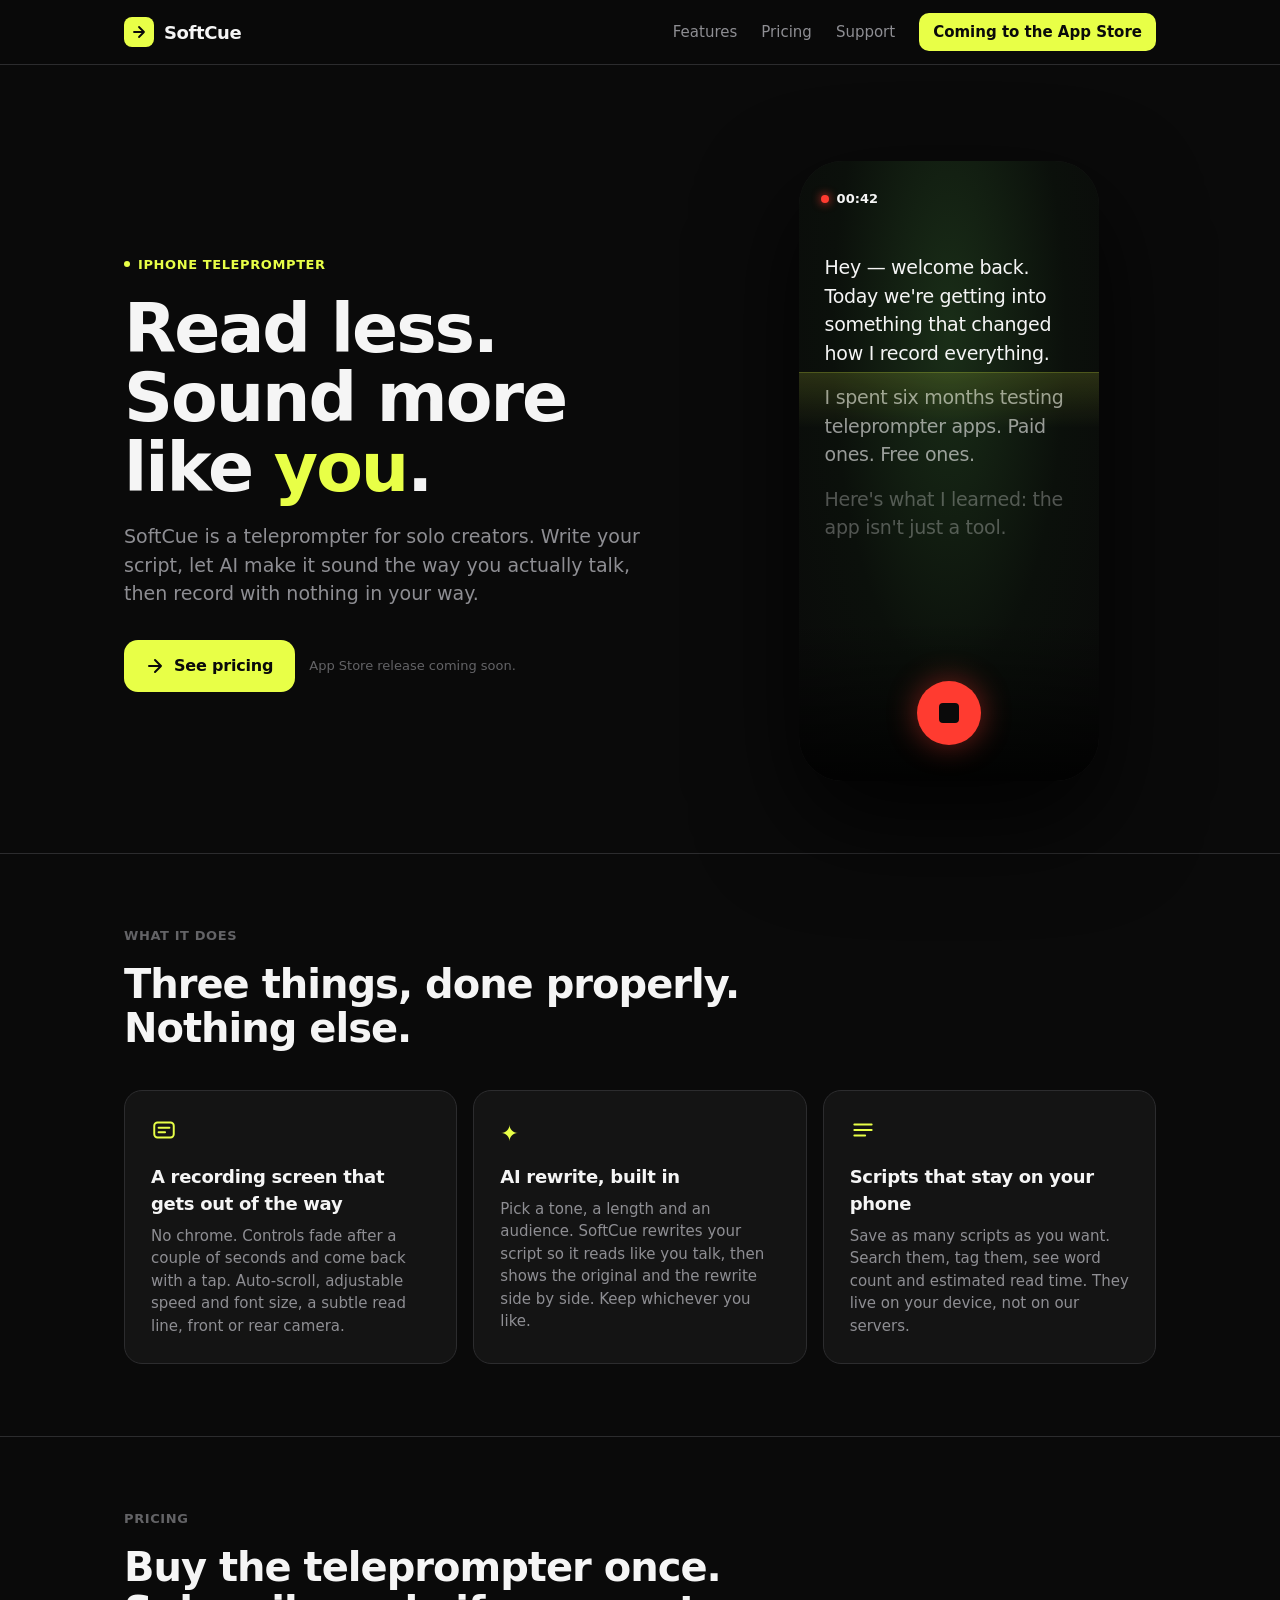
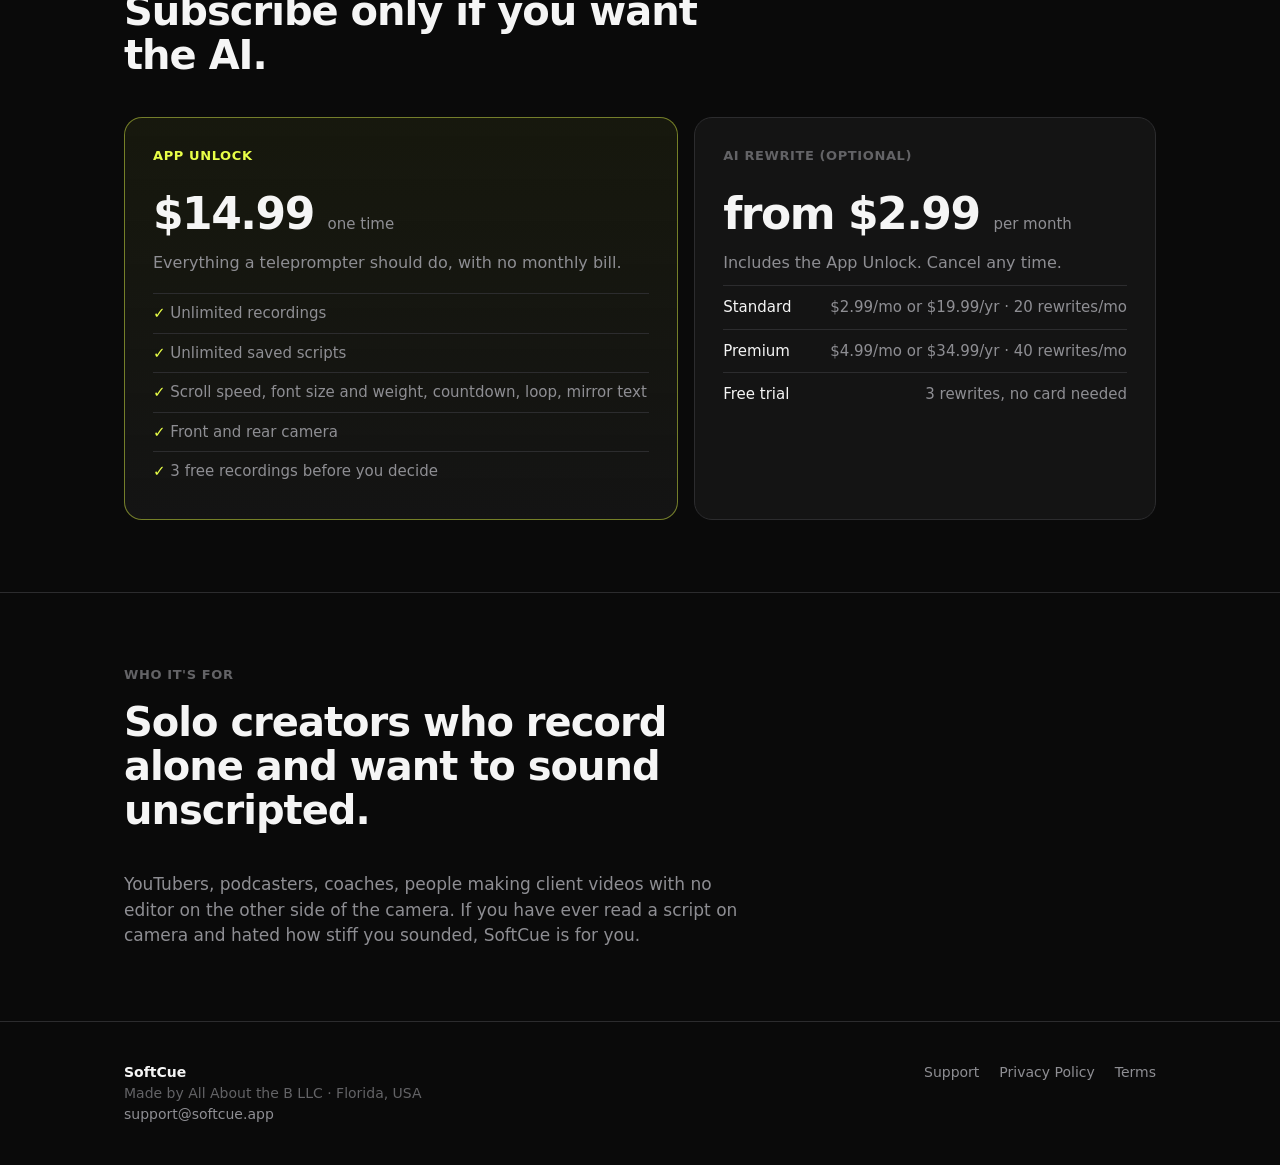
==== index.html @ 043a6798 "SoftCue landing site: home, support, privacy, terms" ====
<!doctype html>
<html lang="en">
<head>
  <meta charset="utf-8">
  <meta name="viewport" content="width=device-width, initial-scale=1">
  <title>SoftCue — Teleprompter for creators who want to sound like themselves</title>
  <meta name="description" content="SoftCue is an iOS teleprompter for solo content creators. Clean recording screen, built-in AI script rewriting, and a one-time price for the teleprompter.">
  <meta property="og:title" content="SoftCue — Read less. Sound more like you.">
  <meta property="og:description" content="A teleprompter app for solo creators. Clean recording, AI script rewriting, no subscription for the core app.">
  <meta property="og:url" content="https://softcue.app/">
  <meta property="og:type" content="website">
  <meta name="theme-color" content="#0A0A0A">
  <link rel="icon" href="favicon.svg" type="image/svg+xml">
  <link rel="stylesheet" href="styles.css">
</head>
<body>

<header class="site-header">
  <div class="wrap">
    <a class="brand" href="/">
      <span class="mark"><svg width="16" height="16" viewBox="0 0 16 16" fill="none"><path d="M3 8h10M8 3l5 5-5 5" stroke="#0A0A0A" stroke-width="1.8" stroke-linecap="round" stroke-linejoin="round"/></svg></span>
      SoftCue
    </a>
    <nav class="nav">
      <a href="#features">Features</a>
      <a href="#pricing">Pricing</a>
      <a href="support.html">Support</a>
      <a class="cta" href="#pricing">Coming to the App Store</a>
    </nav>
  </div>
</header>

<main>
  <section class="hero" style="border-top:none">
    <div class="wrap">
      <div>
        <div class="eyebrow">iPhone teleprompter</div>
        <h1>Read less.<br>Sound more like <em>you</em>.</h1>
        <p class="lede">SoftCue is a teleprompter for solo creators. Write your script, let AI make it sound the way you actually talk, then record with nothing in your way.</p>
        <div class="actions">
          <a class="btn btn-primary" href="#pricing">
            <svg width="18" height="18" viewBox="0 0 18 18" fill="none"><path d="M3 9h12M9 3l6 6-6 6" stroke="#0A0A0A" stroke-width="2" stroke-linecap="round" stroke-linejoin="round"/></svg>
            See pricing
          </a>
          <span class="soon">App Store release coming soon.</span>
        </div>
      </div>
      <div class="phone" aria-hidden="true">
        <div class="feed"></div>
        <div class="timer"><i></i>00:42</div>
        <div class="script">
          <p>Hey — welcome back. Today we're getting into something that changed how I record everything.</p>
          <p>I spent six months testing teleprompter apps. Paid ones. Free ones.</p>
          <p>Here's what I learned: the app isn't just a tool.</p>
        </div>
        <div class="readline"></div>
        <div class="fade"></div>
        <div class="rec"><i></i></div>
      </div>
    </div>
  </section>

  <section id="features">
    <div class="wrap">
      <p class="section-title">What it does</p>
      <h2>Three things, done properly. Nothing else.</h2>
      <div class="grid">
        <div class="card">
          <div class="glyph">
            <svg width="26" height="26" viewBox="0 0 24 24" fill="none" stroke="#E8FF47" stroke-width="1.8" stroke-linecap="round"><rect x="3" y="5" width="18" height="14" rx="3"/><path d="M7 10h10M7 14h6"/></svg>
          </div>
          <h3>A recording screen that gets out of the way</h3>
          <p>No chrome. Controls fade after a couple of seconds and come back with a tap. Auto-scroll, adjustable speed and font size, a subtle read line, front or rear camera.</p>
        </div>
        <div class="card">
          <div class="glyph">✦</div>
          <h3>AI rewrite, built in</h3>
          <p>Pick a tone, a length and an audience. SoftCue rewrites your script so it reads like you talk, then shows the original and the rewrite side by side. Keep whichever you like.</p>
        </div>
        <div class="card">
          <div class="glyph">
            <svg width="26" height="26" viewBox="0 0 24 24" fill="none" stroke="#E8FF47" stroke-width="1.8" stroke-linecap="round" stroke-linejoin="round"><path d="M4 7h16M4 12h16M4 17h10"/></svg>
          </div>
          <h3>Scripts that stay on your phone</h3>
          <p>Save as many scripts as you want. Search them, tag them, see word count and estimated read time. They live on your device, not on our servers.</p>
        </div>
      </div>
    </div>
  </section>

  <section id="pricing">
    <div class="wrap">
      <p class="section-title">Pricing</p>
      <h2>Buy the teleprompter once. Subscribe only if you want the AI.</h2>
      <div class="pricing">
        <div class="price-card featured">
          <div class="section-title" style="color:#E8FF47">App Unlock</div>
          <div class="price">$14.99 <small>one time</small></div>
          <p style="color:var(--muted);margin:0">Everything a teleprompter should do, with no monthly bill.</p>
          <ul>
            <li>Unlimited recordings</li>
            <li>Unlimited saved scripts</li>
            <li>Scroll speed, font size and weight, countdown, loop, mirror text</li>
            <li>Front and rear camera</li>
            <li>3 free recordings before you decide</li>
          </ul>
        </div>
        <div class="price-card">
          <div class="section-title">AI Rewrite (optional)</div>
          <div class="price">from $2.99 <small>per month</small></div>
          <p style="color:var(--muted);margin:0 0 10px">Includes the App Unlock. Cancel any time.</p>
          <div class="tier-row"><span>Standard</span><span>$2.99/mo or $19.99/yr · 20 rewrites/mo</span></div>
          <div class="tier-row"><span>Premium</span><span>$4.99/mo or $34.99/yr · 40 rewrites/mo</span></div>
          <div class="tier-row"><span>Free trial</span><span>3 rewrites, no card needed</span></div>
        </div>
      </div>
    </div>
  </section>

  <section id="who">
    <div class="wrap">
      <p class="section-title">Who it's for</p>
      <h2>Solo creators who record alone and want to sound unscripted.</h2>
      <p style="color:var(--muted);max-width:640px;font-size:17px;margin:0">YouTubers, podcasters, coaches, people making client videos with no editor on the other side of the camera. If you have ever read a script on camera and hated how stiff you sounded, SoftCue is for you.</p>
    </div>
  </section>
</main>

<footer>
  <div class="wrap">
    <div>
      <div style="color:var(--text);font-weight:600">SoftCue</div>
      <div>Made by All About the B LLC · Florida, USA</div>
      <div><a href="mailto:support@softcue.app">support@softcue.app</a></div>
    </div>
    <div class="links">
      <a href="support.html">Support</a>
      <a href="privacy.html">Privacy Policy</a>
      <a href="terms.html">Terms</a>
    </div>
  </div>
</footer>

</body>
</html>
---- styles.css ----
:root {
  --bg: #0A0A0A;
  --surface: #141414;
  --surface-2: #1C1C1E;
  --border: #2C2C2E;
  --text: #F5F5F5;
  --muted: #8E8E93;
  --muted-2: #636366;
  --accent: #E8FF47;
  --danger: #FF3B30;
  --max: 1080px;
}

* { box-sizing: border-box; }
html { scroll-behavior: smooth; }
body {
  margin: 0;
  background: var(--bg);
  color: var(--text);
  font-family: -apple-system, BlinkMacSystemFont, "SF Pro Display", "SF Pro Text", Inter, system-ui, sans-serif;
  -webkit-font-smoothing: antialiased;
  line-height: 1.5;
}
a { color: var(--accent); text-decoration: none; }
a:hover { text-decoration: underline; }
img, svg { display: block; }

.wrap { max-width: var(--max); margin: 0 auto; padding: 0 24px; }

/* Header */
.site-header {
  position: sticky; top: 0; z-index: 10;
  background: rgba(10,10,10,0.85);
  backdrop-filter: blur(16px);
  -webkit-backdrop-filter: blur(16px);
  border-bottom: 1px solid var(--border);
}
.site-header .wrap { display: flex; align-items: center; justify-content: space-between; height: 64px; }
.brand { display: flex; align-items: center; gap: 10px; color: var(--text); font-weight: 700; font-size: 18px; letter-spacing: -0.4px; }
.brand:hover { text-decoration: none; }
.mark { width: 30px; height: 30px; background: var(--accent); border-radius: 8px; display: grid; place-items: center; }
.nav { display: flex; gap: 24px; align-items: center; }
.nav a { color: var(--muted); font-size: 15px; font-weight: 500; }
.nav a:hover { color: var(--text); text-decoration: none; }
.nav .cta { background: var(--accent); color: #0A0A0A; padding: 8px 14px; border-radius: 10px; font-weight: 700; }
.nav .cta:hover { color: #0A0A0A; filter: brightness(1.05); }

/* Hero */
.hero { padding: 96px 0 72px; }
.hero .wrap { display: grid; grid-template-columns: 1.15fr 0.85fr; gap: 56px; align-items: center; }
.eyebrow { display: inline-flex; align-items: center; gap: 8px; color: var(--accent); font-size: 13px; font-weight: 600; letter-spacing: 0.6px; text-transform: uppercase; margin-bottom: 20px; }
.eyebrow::before { content: ""; width: 6px; height: 6px; border-radius: 50%; background: var(--accent); }
h1 { font-size: clamp(40px, 6vw, 68px); line-height: 1.02; letter-spacing: -2px; margin: 0 0 20px; font-weight: 800; }
h1 em { font-style: normal; color: var(--accent); }
.lede { font-size: 19px; color: var(--muted); max-width: 520px; margin: 0 0 32px; }
.actions { display: flex; gap: 14px; align-items: center; flex-wrap: wrap; }
.btn { display: inline-flex; align-items: center; gap: 10px; padding: 14px 22px; border-radius: 14px; font-weight: 700; font-size: 16px; letter-spacing: -0.2px; }
.btn:hover { text-decoration: none; }
.btn-primary { background: var(--accent); color: #0A0A0A; }
.btn-secondary { background: var(--surface-2); color: var(--text); border: 1px solid var(--border); }
.soon { color: var(--muted-2); font-size: 13px; }

/* Phone mock */
.phone {
  width: 300px; aspect-ratio: 300 / 620; margin: 0 auto;
  background: #060606; border-radius: 44px; position: relative; overflow: hidden;
  box-shadow: 0 40px 100px rgba(0,0,0,0.8), inset 0 0 0 1px rgba(255,255,255,0.08);
}
.phone .feed { position: absolute; inset: 0; background: radial-gradient(ellipse at 50% 28%, #1a2e18 0%, #0b100b 55%, #0A0A0A 100%); }
.phone .timer { position: absolute; top: 28px; left: 22px; display: flex; gap: 8px; align-items: center; font-size: 13px; font-weight: 600; }
.phone .timer i { width: 8px; height: 8px; border-radius: 50%; background: var(--danger); box-shadow: 0 0 10px var(--danger); }
.phone .script { position: absolute; top: 92px; left: 26px; right: 26px; font-size: 19px; line-height: 1.5; font-weight: 500; letter-spacing: -0.3px; }
.phone .script p { margin: 0 0 16px; }
.phone .script p:nth-child(1) { color: var(--text); }
.phone .script p:nth-child(2) { color: rgba(245,245,245,0.6); }
.phone .script p:nth-child(3) { color: rgba(245,245,245,0.3); }
.phone .readline { position: absolute; left: 0; right: 0; top: 34%; height: 56px; background: linear-gradient(180deg, rgba(232,255,71,0.14), transparent); border-top: 1px solid rgba(232,255,71,0.3); }
.phone .rec { position: absolute; bottom: 36px; left: 50%; transform: translateX(-50%); width: 64px; height: 64px; border-radius: 50%; background: var(--danger); box-shadow: 0 0 30px rgba(255,59,48,0.45); display: grid; place-items: center; }
.phone .rec i { width: 20px; height: 20px; border-radius: 4px; background: #0A0A0A; }
.phone .fade { position: absolute; left: 0; right: 0; bottom: 0; height: 160px; background: linear-gradient(0deg, rgba(0,0,0,0.85), transparent); }

/* Sections */
section { padding: 72px 0; border-top: 1px solid var(--border); }
.section-title { font-size: 13px; font-weight: 600; letter-spacing: 0.6px; text-transform: uppercase; color: var(--muted-2); margin: 0 0 16px; }
h2 { font-size: clamp(28px, 4vw, 40px); letter-spacing: -1px; line-height: 1.1; margin: 0 0 40px; max-width: 640px; }
.grid { display: grid; grid-template-columns: repeat(3, 1fr); gap: 16px; }
.card { background: var(--surface); border: 1px solid var(--border); border-radius: 18px; padding: 26px; }
.card .glyph { color: var(--accent); font-size: 22px; margin-bottom: 18px; height: 28px; }
.card h3 { font-size: 18px; margin: 0 0 8px; letter-spacing: -0.3px; }
.card p { color: var(--muted); margin: 0; font-size: 15px; }

/* Pricing */
.pricing { display: grid; grid-template-columns: 1.2fr 1fr; gap: 16px; }
.price-card { background: var(--surface); border: 1px solid var(--border); border-radius: 18px; padding: 28px; }
.price-card.featured { border-color: rgba(232,255,71,0.45); background: linear-gradient(180deg, rgba(232,255,71,0.06), var(--surface)); }
.price { font-size: 44px; font-weight: 800; letter-spacing: -1.5px; margin: 8px 0 4px; }
.price small { font-size: 15px; font-weight: 500; color: var(--muted); letter-spacing: 0; }
.price-card ul { list-style: none; padding: 0; margin: 18px 0 0; }
.price-card li { color: var(--muted); font-size: 15px; padding: 8px 0; border-top: 1px solid var(--border); }
.price-card li::before { content: "✓ "; color: var(--accent); }
.tier-row { display: flex; justify-content: space-between; gap: 12px; padding: 10px 0; border-top: 1px solid var(--border); font-size: 15px; }
.tier-row span:last-child { color: var(--muted); }

/* Footer */
footer { border-top: 1px solid var(--border); padding: 40px 0; color: var(--muted-2); font-size: 14px; }
footer .wrap { display: flex; justify-content: space-between; gap: 24px; flex-wrap: wrap; }
footer a { color: var(--muted); }
footer .links { display: flex; gap: 20px; }

/* Legal / content pages */
.doc { max-width: 720px; padding: 72px 24px 96px; margin: 0 auto; }
.doc h1 { font-size: 40px; letter-spacing: -1.2px; margin-bottom: 8px; }
.doc .updated { color: var(--muted-2); font-size: 14px; margin-bottom: 40px; }
.doc h2 { font-size: 22px; margin: 40px 0 12px; letter-spacing: -0.4px; }
.doc p, .doc li { color: #C7C7CC; font-size: 16px; }
.doc ul { padding-left: 20px; }
.doc .faq dt { font-weight: 600; margin-top: 24px; }
.doc .faq dd { margin: 6px 0 0; color: #C7C7CC; }
.notice { background: var(--surface); border: 1px solid var(--border); border-radius: 14px; padding: 16px 18px; color: var(--muted); font-size: 15px; }

@media (max-width: 820px) {
  .hero { padding: 56px 0 48px; }
  .hero .wrap { grid-template-columns: 1fr; gap: 40px; }
  .phone { width: 260px; }
  .grid, .pricing { grid-template-columns: 1fr; }
  .nav a:not(.cta) { display: none; }
}
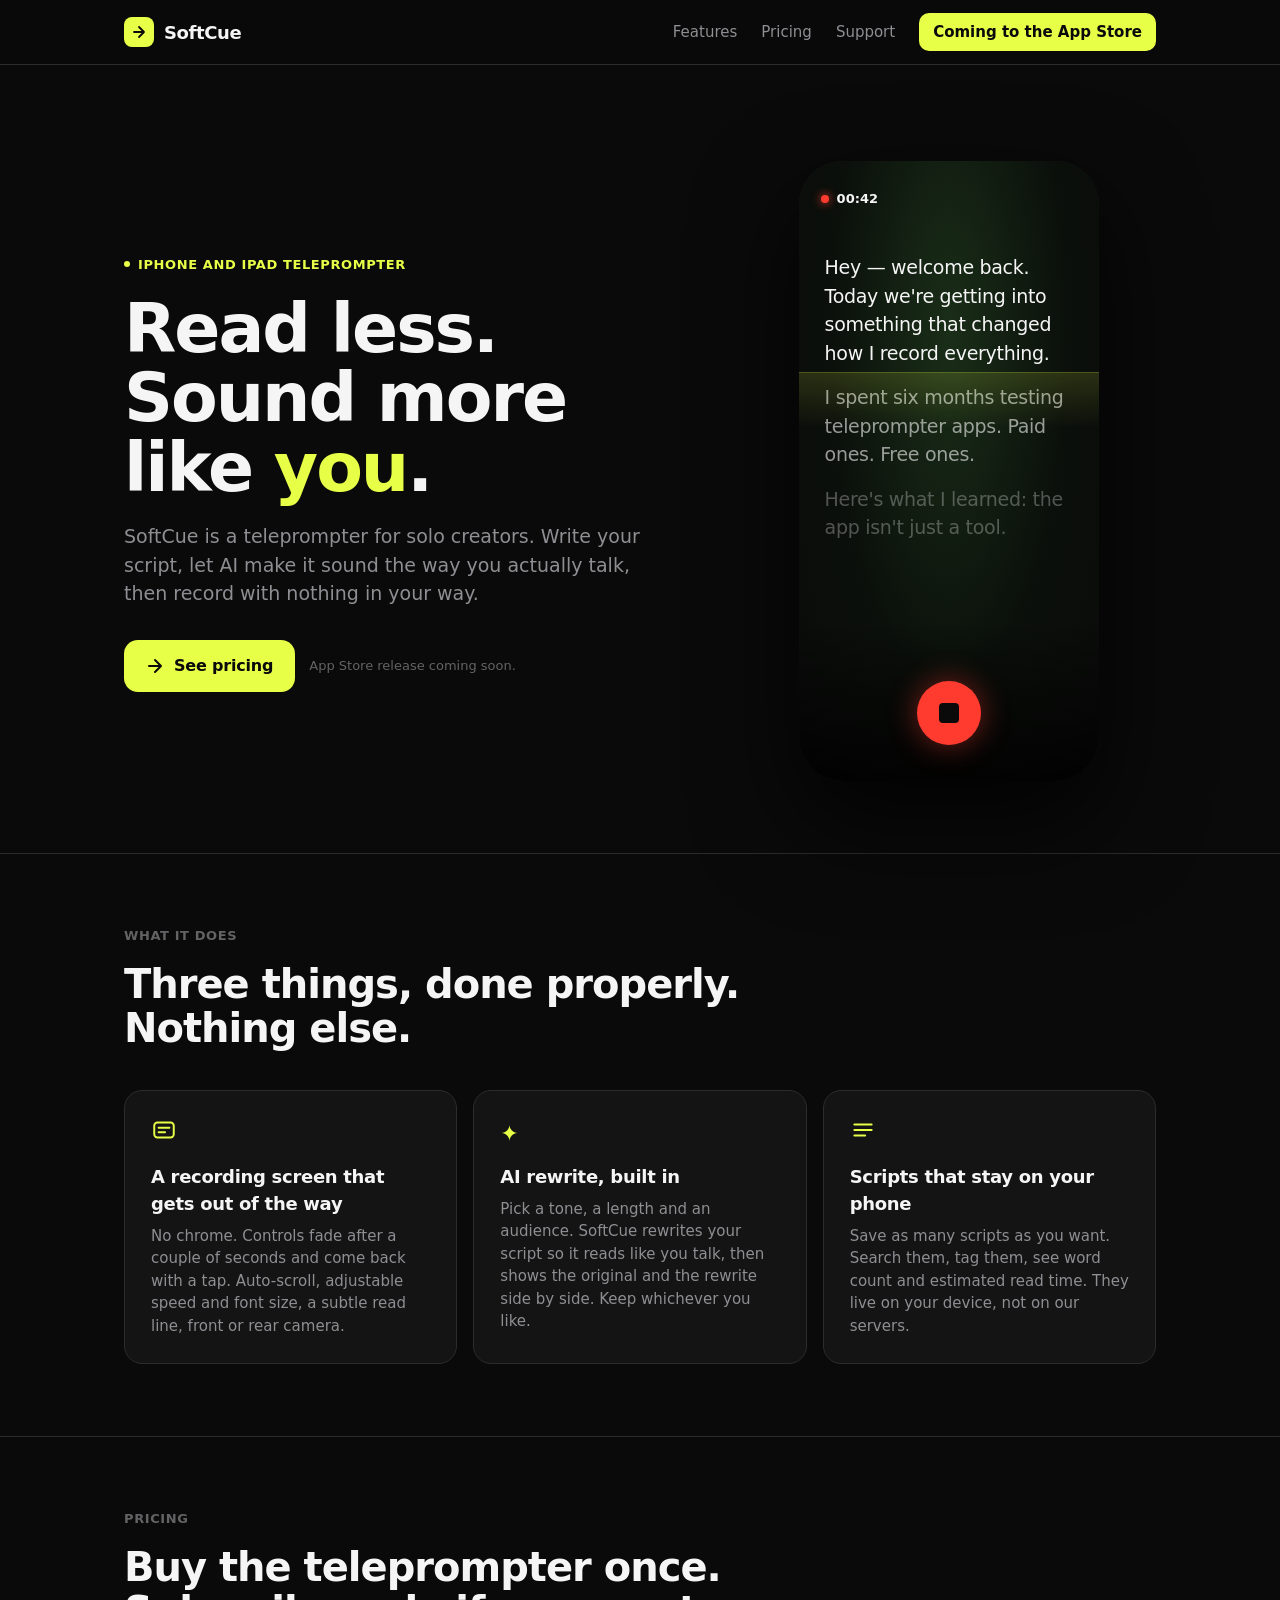
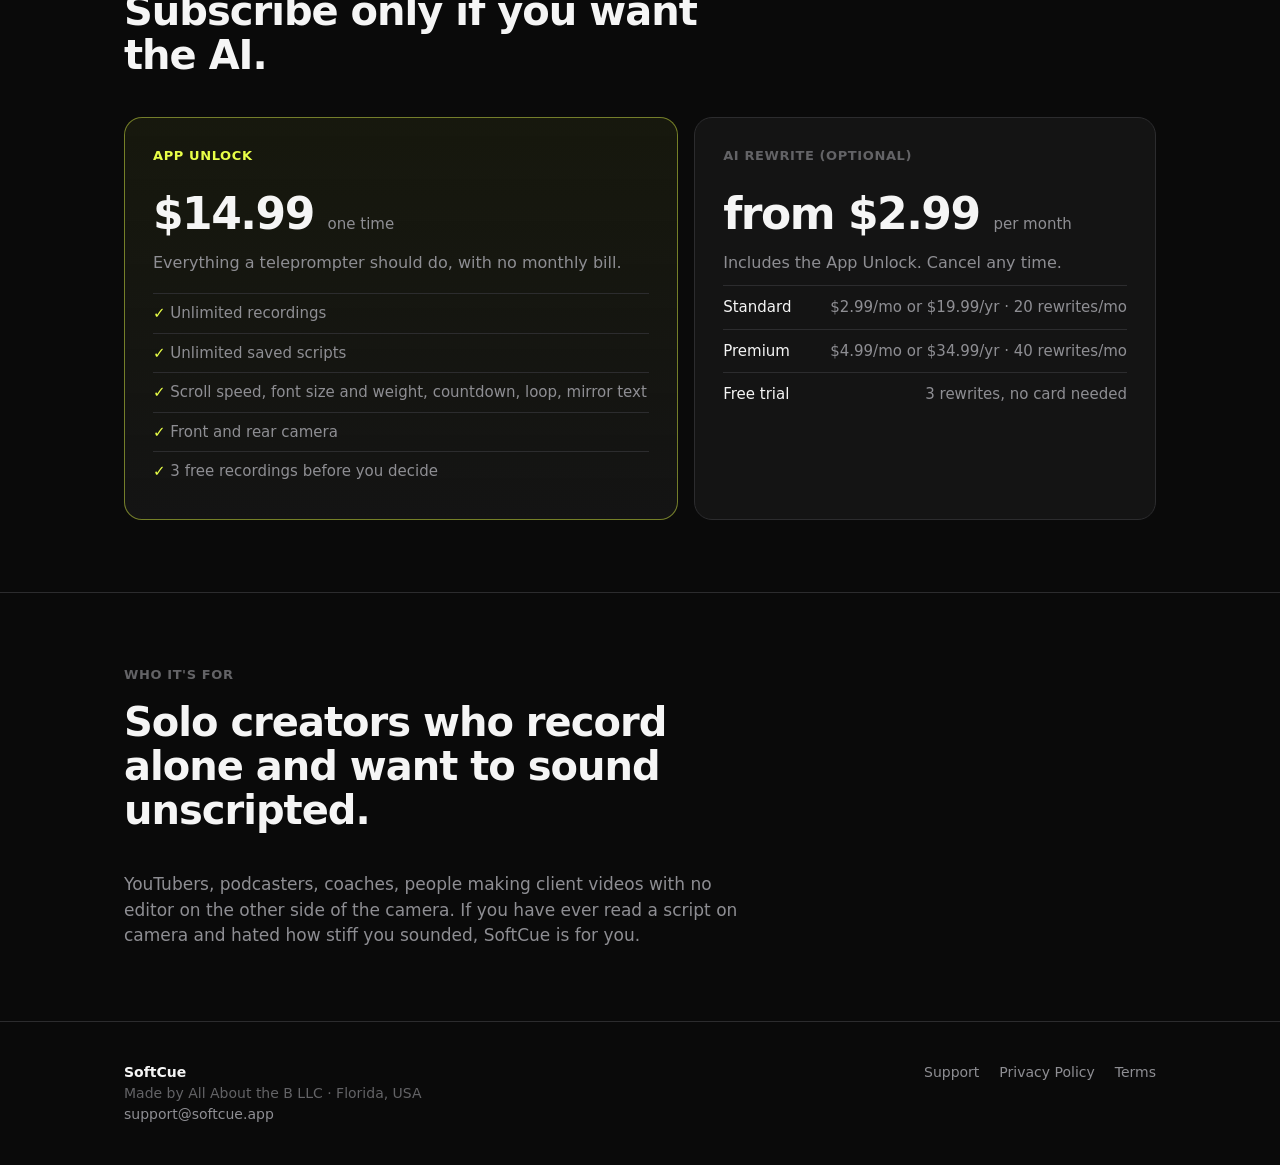
==== commit 4a97b51c: "Support page: iPad is supported" ====
--- a/index.html
+++ b/index.html
@@ -34,7 +34,7 @@
   <section class="hero" style="border-top:none">
     <div class="wrap">
       <div>
-        <div class="eyebrow">iPhone teleprompter</div>
+        <div class="eyebrow">iPhone and iPad teleprompter</div>
         <h1>Read less.<br>Sound more like <em>you</em>.</h1>
         <p class="lede">SoftCue is a teleprompter for solo creators. Write your script, let AI make it sound the way you actually talk, then record with nothing in your way.</p>
         <div class="actions">
